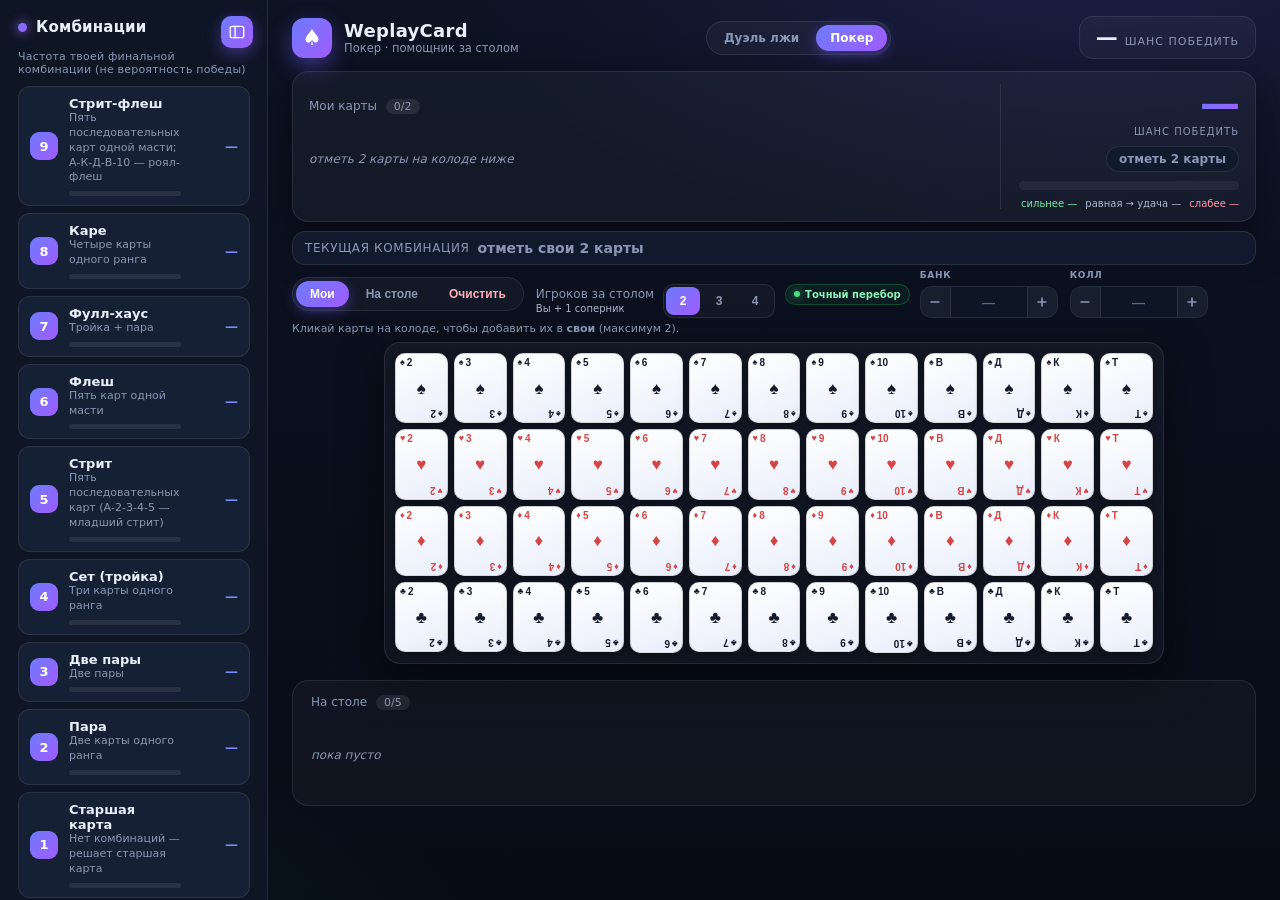
==== poker-standalone.html @ 1c1e4f60 "Добавить страницу покера с тем же функционалом, что у «Дуэли лжи» Новая страница poker.html — помощн" ====
<!DOCTYPE html>
<html lang="ru">
<head>
  <meta charset="UTF-8" />
  <meta name="viewport" content="width=device-width, initial-scale=1.0" />
  <title>WeplayCard — Помощник покера</title>
  <style>
:root {
  --bg-0: #070b16;
  --bg-1: #0c1322;
  --panel: rgba(255, 255, 255, 0.035);
  --panel-solid: #111a2c;
  --border: rgba(255, 255, 255, 0.09);
  --border-strong: rgba(255, 255, 255, 0.16);
  --text: #eaf0fb;
  --muted: #8a97b4;
  --accent: #7c8cff;
  --accent-2: #b06bff;
  --grad: linear-gradient(135deg, #6d7bff 0%, #a05cff 100%);
  --hero: #4f8bff;
  --table: #2dd4a7;
  --raise: #22c55e;
  --call: #4f8bff;
  --warn: #f59e0b;
  --fold: #f43f5e;
  --c-blue: #3b82f6;
  --c-red: #ef4444;
  --c-yellow: #eab308;
  --c-violet: #a855f7;
  --radius: 16px;
  --shadow: 0 14px 44px rgba(0, 0, 0, 0.5);
  font-family: "Inter", -apple-system, BlinkMacSystemFont, "Segoe UI", Roboto, system-ui, sans-serif;
}

* { box-sizing: border-box; }
html, body { margin: 0; height: 100%; }
body {
  background:
    radial-gradient(1100px 600px at 85% -10%, rgba(123, 92, 255, 0.16), transparent 60%),
    radial-gradient(900px 500px at 0% 110%, rgba(45, 212, 167, 0.10), transparent 55%),
    linear-gradient(180deg, var(--bg-1), var(--bg-0));
  color: var(--text);
  font-size: 14px;
  -webkit-font-smoothing: antialiased;
}

/* Баннер ошибок */
.err-banner {
  position: fixed; top: 0; left: 0; right: 0; z-index: 999;
  background: #3b0d16; color: #ffd7df; border-bottom: 1px solid #7f1d2e;
  padding: 10px 16px; font-size: 13px; font-family: ui-monospace, monospace;
}
.err-banner[hidden] { display: none; }

.app { display: flex; height: 100vh; overflow: hidden; }

/* ===== Сайдбар ===== */
.sidebar {
  position: relative; width: 268px; flex: 0 0 268px;
  background: #0e1524;
  border-right: 1px solid var(--border);
  transition: flex-basis .25s cubic-bezier(.4,0,.2,1), width .25s cubic-bezier(.4,0,.2,1);
  overflow: hidden;
}
.sidebar.collapsed { width: 54px; flex-basis: 54px; }
.sidebar-toggle {
  position: absolute; top: 16px; right: 14px; z-index: 3;
  width: 32px; height: 32px; border-radius: 10px; cursor: pointer; border: none;
  background: var(--grad); color: #fff; display: grid; place-items: center;
  box-shadow: 0 5px 16px rgba(123,92,255,0.45); transition: transform .25s, box-shadow .15s;
}
.sidebar-toggle:hover { box-shadow: 0 7px 22px rgba(123,92,255,0.6); }
.sidebar.collapsed .sidebar-toggle { transform: rotate(180deg); }
.sidebar-inner { width: 268px; height: 100%; padding: 18px; overflow-y: auto; }
.sidebar.collapsed .sidebar-inner { opacity: 0; pointer-events: none; }
.sidebar-head { display: flex; align-items: center; gap: 9px; margin-bottom: 14px; }
.sidebar-head h2 { margin: 0; font-size: 15px; letter-spacing: .2px; }
.sb-dot { width: 9px; height: 9px; border-radius: 50%; background: var(--grad); box-shadow: 0 0 12px var(--accent-2); }

.combo-caption { font-size: 11px; color: var(--muted); margin-bottom: 10px; letter-spacing: .2px; }
.combo-list { display: flex; flex-direction: column; gap: 7px; }
.combo-item {
  display: grid; grid-template-columns: auto 1fr auto; gap: 11px; align-items: center;
  background: #162034; border: 1px solid var(--border); border-radius: 12px; padding: 9px 11px;
  transition: border-color .15s, transform .12s;
}
.combo-item:hover { border-color: var(--border-strong); transform: translateX(2px); }
.combo-item.is-current { border-color: rgba(124,140,255,0.55); background: rgba(124,140,255,0.10); box-shadow: 0 0 0 1px rgba(124,140,255,0.25) inset, 0 4px 16px rgba(124,140,255,0.15); transform: translateX(2px); }
.combo-item.is-current .combo-lvl { box-shadow: 0 0 0 3px rgba(124,140,255,0.30); }
.combo-lvl {
  width: 28px; height: 28px; border-radius: 9px; display: grid; place-items: center;
  font-weight: 800; font-size: 13px; color: #fff; background: var(--grad);
}
.combo-meta { min-width: 0; }
.combo-name { font-weight: 700; font-size: 13px; }
.combo-desc { font-size: 11px; color: var(--muted); line-height: 1.35; }
.combo-bar { height: 5px; border-radius: 20px; background: rgba(255,255,255,0.08); margin-top: 6px; overflow: hidden; }
.combo-bar-fill { height: 100%; width: 0%; background: var(--grad); border-radius: 20px; transition: width .25s ease; }
.combo-pct { font-weight: 800; font-size: 13px; color: var(--accent); text-align: right; min-width: 46px; }

.sidebar-note { font-size: 11px; color: var(--muted); line-height: 1.5; margin-top: 14px; }
.sidebar-note.warn { color: #ffb0bd; }
.sidebar-collapsed-label {
  position: absolute; top: 64px; left: 0; right: 0; text-align: center;
  writing-mode: vertical-rl; transform: rotate(180deg); margin: 0 auto;
  font-size: 11px; letter-spacing: 2px; color: var(--muted); text-transform: uppercase; opacity: 0; transition: opacity .2s;
}
.sidebar.collapsed .sidebar-collapsed-label { opacity: 1; }

/* ===== Рабочая зона ===== */
.workspace { flex: 1; min-width: 0; overflow-y: auto; padding: 16px 24px 28px; }
.workspace::-webkit-scrollbar { width: 10px; }
.workspace::-webkit-scrollbar-thumb { background: rgba(255,255,255,0.1); border-radius: 8px; }

.topbar { display: flex; justify-content: space-between; align-items: center; margin-bottom: 12px; gap: 16px; }
.brand { display: flex; align-items: center; gap: 12px; min-width: 0; }
.logo {
  width: 40px; height: 40px; border-radius: 12px; display: grid; place-items: center;
  font-size: 22px; color: #fff; background: var(--grad); box-shadow: 0 8px 22px rgba(123,92,255,0.45); flex: 0 0 auto;
}
.brand-text { display: flex; flex-direction: column; min-width: 0; }
.brand-text b { font-size: 18px; letter-spacing: .3px; }
.brand-text span { font-size: 11.5px; color: var(--muted); }
.top-equity {
  display: flex; align-items: baseline; gap: 7px; padding: 8px 16px; border-radius: 14px;
  background: var(--panel); border: 1px solid var(--border); backdrop-filter: blur(8px); flex: 0 0 auto;
}
.top-equity .te-val { font-size: 22px; font-weight: 800; }
.top-equity .te-cap { font-size: 11px; color: var(--muted); text-transform: uppercase; letter-spacing: 1px; }

/* Мои карты + equity */
.hand-row {
  display: flex; gap: 18px; align-items: stretch;
  background: var(--panel); border: 1px solid var(--border); border-radius: var(--radius);
  padding: 12px 16px; box-shadow: var(--shadow);
}
.hand-left { flex: 1; min-width: 0; display: flex; flex-direction: column; justify-content: center; }
.hand-right { display: flex; flex-direction: column; align-items: flex-end; justify-content: center; gap: 9px; padding-left: 18px; border-left: 1px solid var(--border); }
.row-label { font-size: 12px; color: var(--muted); margin-bottom: 10px; display: block; }
.row-label .count { font-size: 11px; background: rgba(255,255,255,0.08); padding: 1px 8px; border-radius: 20px; margin-left: 5px; }
.hand-cards { display: flex; flex-wrap: wrap; gap: 8px; align-items: center; min-height: 72px; }
.placeholder { color: var(--muted); font-size: 12px; font-style: italic; }

.equity-readout { text-align: right; line-height: 1; }
.equity-readout .er-value { font-size: 40px; font-weight: 900; letter-spacing: -1px;
  background: var(--grad); -webkit-background-clip: text; background-clip: text; -webkit-text-fill-color: transparent; }
.equity-readout .er-cap { display: block; font-size: 10px; color: var(--muted); margin-top: 3px; text-transform: uppercase; letter-spacing: 1px; }

.reco-chip { font-size: 12px; font-weight: 700; padding: 5px 12px; border-radius: 999px;
  background: var(--panel-solid); border: 1px solid var(--border); color: var(--muted); white-space: nowrap; }
.reco-chip.raise { color: #74f0a8; border-color: rgba(34,197,94,0.5); background: rgba(34,197,94,0.08); }
.reco-chip.call  { color: #9ec0ff; border-color: rgba(79,139,255,0.5); background: rgba(79,139,255,0.08); }
.reco-chip.warn  { color: #ffcf8a; border-color: rgba(245,158,11,0.5); background: rgba(245,158,11,0.08); }
.reco-chip.fold  { color: #ff9aa9; border-color: rgba(244,63,94,0.5); background: rgba(244,63,94,0.08); }

.seg { display: flex; width: 220px; height: 9px; border-radius: 20px; overflow: hidden; background: rgba(255,255,255,0.06); }
.seg > div { height: 100%; transition: width .25s ease; }
.seg-win { background: var(--raise); }
.seg-tie { background: #64748b; }
.seg-lose { background: var(--fold); }
.outcome-breakdown { display: flex; justify-content: flex-end; gap: 8px; font-size: 10px; line-height: 1; white-space: nowrap; }
.outcome-breakdown span { font-variant-numeric: tabular-nums; }
.outcome-win { color: #74f0a8; }
.outcome-tie { color: #aeb8cf; }
.outcome-lose { color: #ff9aa9; }

/* Текущая комбинация */
.combo-now {
  display: flex; align-items: center; gap: 8px; flex-wrap: wrap; margin: 9px 0 5px;
  background: var(--panel-solid); border: 1px solid var(--border); border-radius: 13px; padding: 8px 12px;
}
.combo-now .cn-label { font-size: 12px; color: var(--muted); text-transform: uppercase; letter-spacing: .6px; }
.combo-now .cn-value { font-weight: 800; font-size: 14px; }
.combo-now .cn-level { color: var(--muted); font-size: 12px; }
.combo-now .cn-equity { font-size: 13px; font-weight: 700; }
.combo-now .cn-freq { font-size: 12px; font-weight: 500; }
.combo-now .cn-note { font-size: 12px; }
.combo-now .pcard { width: 42px; height: 58px; flex: 0 0 auto; }
.combo-now .pcard .center { font-size: 16px; }

/* Контролы */
.controls { display: flex; gap: 12px; align-items: center; flex-wrap: wrap; margin: 0 0 2px; }
.segmented { display: inline-flex; background: var(--panel); border: 1px solid var(--border); border-radius: 999px; padding: 3px; gap: 3px; }
.seg-btn { border: none; background: transparent; color: var(--muted); padding: 6px 14px; border-radius: 999px; cursor: pointer; font-size: 12px; font-weight: 600; transition: all .18s; }
.seg-btn:hover { color: var(--text); }
.seg-btn.active { background: var(--grad); color: #fff; box-shadow: 0 4px 14px rgba(123,92,255,0.4); }
.seg-btn.ghost { color: #ffb0bd; }
.seg-btn.ghost:hover { color: #ffd0d8; }

.opts { display: flex; align-items: flex-end; gap: 10px; flex-wrap: wrap; }
.opt-group { display: flex; align-items: center; gap: 8px; }
.opt-label { font-size: 12px; color: var(--muted); }
.players-group { gap: 9px; }
.players-labels { display: flex; flex-direction: column; gap: 2px; }
.players-note { color: #aeb8cf; font-size: 10px; line-height: 1.2; white-space: nowrap; }
.exact-status { display: inline-flex; align-items: center; gap: 5px; align-self: center; color: #8df0ba; font-size: 10px; font-weight: 750; white-space: nowrap; padding: 4px 8px; border: 1px solid rgba(34,197,94,0.28); border-radius: 999px; background: rgba(34,197,94,0.07); }
.exact-status-dot { width: 6px; height: 6px; border-radius: 50%; background: #4ade80; box-shadow: 0 0 8px rgba(74,222,128,0.85); }
.exact-status.estimate { color: #ffcf8a; border-color: rgba(245,158,11,.34); background: rgba(245,158,11,.08); }
.exact-status.estimate .exact-status-dot { background: #fbbf24; box-shadow: 0 0 8px rgba(251,191,36,.8); }
.stepper { display: inline-flex; background: var(--panel); border: 1px solid var(--border); border-radius: 10px; padding: 2px; gap: 2px; }
.stepper-btn { border: none; background: transparent; color: var(--muted); min-width: 34px; height: 28px; border-radius: 8px; cursor: pointer; font-size: 12px; font-weight: 700; transition: all .15s; }
.stepper-btn:hover { color: var(--text); background: rgba(255,255,255,0.05); }
.stepper-btn.active { background: var(--grad); color: #fff; }

/* убираем системные стрелки у всех number */
input[type="number"]::-webkit-outer-spin-button,
input[type="number"]::-webkit-inner-spin-button { -webkit-appearance: none; margin: 0; }
input[type="number"] { -moz-appearance: textfield; appearance: textfield; }

.field { font-size: 11px; color: var(--muted); display: flex; flex-direction: column; gap: 5px; }
.field input { width: 92px; background: #0e1626; border: 1px solid var(--border); color: var(--text); border-radius: 10px; padding: 8px 10px; font-size: 13px; transition: border-color .15s, box-shadow .15s; }
.field input::placeholder { color: #5b667e; }
.field input:focus { outline: none; border-color: var(--accent); box-shadow: 0 0 0 3px rgba(124,140,255,0.25); }

/* компактные кастомные степперы для Банка / Колла */
.field--num { gap: 4px; }
.field-label { font-size: 9px; font-weight: 700; letter-spacing: .7px; text-transform: uppercase; color: var(--muted); }
.num-input {
  display: flex; align-items: stretch;
  background: #0e1626;
  border: 1px solid var(--border);
  border-radius: 12px;
  overflow: hidden;
  height: 32px;
  margin-top: 2px;
  transition: border-color .18s, box-shadow .18s, background .18s, transform .12s;
}
.num-input:hover { border-color: var(--border-strong); background: #111d33; }
.num-input:focus-within {
  border-color: var(--accent);
  box-shadow: 0 0 0 3px rgba(124,140,255,0.20), 0 8px 20px rgba(124,140,255,0.18);
  background: #111d33;
}
.num-input input {
  width: 76px; min-width: 0; flex: 1 1 auto;
  background: transparent; border: none; border-radius: 0;
  text-align: center; font-size: 13px; font-weight: 750;
  font-variant-numeric: tabular-nums; letter-spacing: .2px;
  padding: 0 6px; color: var(--text);
  outline: none; box-shadow: none;
}
.num-input input:focus { border-color: transparent; box-shadow: none; }
.num-input input::placeholder { color: #5b667e; font-weight: 600; }
.num-btn {
  width: 30px; flex: 0 0 30px;
  display: grid; place-items: center;
  background: rgba(255,255,255,0.035);
  border: none; color: var(--muted);
  cursor: pointer; user-select: none;
  transition: background .15s, color .15s, transform .10s;
}
.num-btn:hover { background: rgba(255,255,255,0.08); color: var(--text); }
.num-btn:active { background: var(--grad); color: #fff; transform: scale(0.96); }
.num-btn:focus-visible { outline: 2px solid var(--accent); outline-offset: -2px; z-index: 1; }
.num-btn:first-child { border-right: 1px solid var(--border); }
.num-btn:last-child { border-left: 1px solid var(--border); }
.num-group { gap: 12px; }
@media (max-width: 640px) {
  .num-input input { width: 72px; }
  .num-group { gap: 8px; }
}

/* Пот-оддсы в действии: порог, запас и EV решения о колле */
.call-math {
  display: grid; grid-template-columns: minmax(150px, 1.35fr) repeat(3, minmax(110px, 1fr));
  gap: 10px; align-items: stretch; margin: 10px 0 4px; padding: 11px 14px;
  background: linear-gradient(100deg, rgba(79,139,255,.12), rgba(45,212,167,.07));
  border: 1px solid rgba(111,157,255,.28); border-radius: var(--radius);
}
.call-math[hidden] { display: none; }
.call-math-heading { display: flex; flex-direction: column; justify-content: center; gap: 3px; }
.call-math-kicker { font-size: 12px; font-weight: 800; text-transform: uppercase; letter-spacing: .7px; color: #cbd9ff; }
.call-math-caption, .call-math-stat span, .call-math-note { font-size: 10px; color: var(--muted); }
.call-math-stat { display: flex; flex-direction: column; justify-content: center; gap: 4px; padding-left: 12px; border-left: 1px solid rgba(255,255,255,.10); }
.call-math-stat b { font-size: 17px; font-variant-numeric: tabular-nums; }
.call-math-ev b { font-size: 19px; }
.call-math .positive { color: #74f0a8; }
.call-math .negative { color: #ff9aa9; }
.call-math-note { grid-column: 1 / -1; margin: -1px 0 0; line-height: 1.35; }

.hint { font-size: 11px; color: var(--muted); margin: 4px 0 7px; }

/* Колода — гибкая сетка 9 колонок: карты подстраиваются под ширину, скроллбара нет */
.deck {
  display: grid; grid-template-columns: repeat(9, minmax(0, 1fr)); gap: 6px;
  max-width: 650px; margin: 0 auto; padding: 10px;
  background: var(--panel); border: 1px solid var(--border); border-radius: var(--radius); box-shadow: var(--shadow);
}

/* Карта */
.pcard {
  --c: #3b82f6;
  position: relative; width: 100%; aspect-ratio: 3 / 4; border-radius: 10px;
  background: linear-gradient(160deg, #ffffff, #e9eefb);
  border: 1px solid rgba(0,0,0,0.14); color: #0b1220;
  box-shadow: 0 2px 8px rgba(0,0,0,0.4); overflow: hidden;
  display: flex; flex-direction: column; justify-content: center; align-items: center;
}
.pcard .corner { position: absolute; top: 4px; left: 5px; display: flex; align-items: center; gap: 3px; font-size: 12px; font-weight: 800; color: var(--c); }
.pcard .corner .pip { width: 9px; height: 9px; border-radius: 50%; background: var(--c); }
.pcard .center { font-size: 26px; font-weight: 900; color: var(--c); line-height: 1; }
.pcard .corner.br { top: auto; bottom: 4px; left: auto; right: 5px; transform: rotate(180deg); }

/* Ячейка колоды */
.card-cell { cursor: pointer; border: 1px solid rgba(0,0,0,0.14); transition: transform .12s ease, box-shadow .15s ease; }
.card-cell:hover { transform: translateY(-3px); box-shadow: 0 10px 22px rgba(0,0,0,0.5); }
.card-cell:active { transform: translateY(-1px) scale(.97); }
.card-cell.hero { border: 2px solid var(--hero); box-shadow: 0 0 0 3px rgba(79,139,255,0.35), 0 8px 20px rgba(79,139,255,0.3); }
.card-cell.table { border: 2px solid var(--table); box-shadow: 0 0 0 3px rgba(45,212,167,0.35), 0 8px 20px rgba(45,212,167,0.25); }
.card-cell:focus-visible { outline: 2px solid var(--accent); outline-offset: 2px; }

/* Карты в выборках чуть крупнее */
.hand-cards .pcard { width: 56px; height: 78px; }
.hand-cards .pcard .center { font-size: 22px; }

/* Строка стола */
.table-row { margin-top: 16px; background: var(--panel); border: 1px solid var(--border); border-radius: var(--radius); padding: 14px 18px; }
.table-row .row-label { margin-bottom: 10px; }

.muted { color: var(--muted); }

/* Адаптив: на узких экранах сайдбар уезжает в оверлей, контент занимает всю ширину */
@media (max-width: 1024px) {
  .sidebar { position: absolute; z-index: 40; height: 100%; box-shadow: 0 0 60px rgba(0,0,0,0.6); }
  .app { position: relative; }
}
@media (max-width: 640px) {
  .hand-row { flex-direction: column; }
  .hand-right { align-items: flex-start; border-left: none; border-top: 1px solid var(--border); padding-left: 0; padding-top: 12px; }
  .equity-readout { text-align: left; }
  .outcome-breakdown { justify-content: flex-start; flex-wrap: wrap; }
  .call-math { grid-template-columns: 1fr 1fr; gap: 8px; }
  .call-math-heading { grid-column: 1 / -1; }
  .call-math-stat { padding: 8px 0 0; border-left: none; border-top: 1px solid rgba(255,255,255,.10); }
  .workspace { padding: 16px 14px 32px; }
  .deck { gap: 6px; max-width: 100%; }
  .hand-cards .pcard { width: 48px; height: 66px; }
  .hand-cards .pcard .center { font-size: 18px; }
}

/* ===== Навигация между страницами (Дуэль лжи ↔ Покер) ===== */
.nav-tabs {
  display: inline-flex; background: var(--panel); border: 1px solid var(--border);
  border-radius: 999px; padding: 3px; gap: 3px; flex: 0 0 auto;
}
.nav-tab {
  border: none; background: transparent; color: var(--muted);
  padding: 6px 14px; border-radius: 999px; cursor: pointer;
  font-size: 12px; font-weight: 700; text-decoration: none; transition: all .18s;
}
.nav-tab:hover { color: var(--text); background: rgba(255,255,255,0.05); }
.nav-tab.active { background: var(--grad); color: #fff; box-shadow: 0 4px 14px rgba(123,92,255,0.4); }
@media (max-width: 640px) {
  .nav-tab { padding: 5px 10px; font-size: 11px; }
}

/* ===== Покер: колода 52 карты (13 рангов × 4 масти) ===== */
.deck--poker { grid-template-columns: repeat(13, minmax(0, 1fr)); max-width: 780px; }
.deck--poker .pcard .corner { font-size: 10px; gap: 2px; top: 3px; left: 4px; }
.deck--poker .pcard .corner.br { top: auto; bottom: 3px; right: 4px; }
.deck--poker .pcard .center { font-size: 17px; }
@media (max-width: 640px) {
  .deck--poker { gap: 4px; }
  .deck--poker .pcard .corner { font-size: 8px; }
  .deck--poker .pcard .center { font-size: 13px; }
}

/* Масти: черные ♠♣ и красные ♥♦ */
.pcard.is-red { --c: #d64545; }
.pcard.is-black { --c: #131a2b; }
.pcard .corner .pip.poker-suit {
  width: auto; height: auto; border-radius: 0; background: transparent; font-size: 11px; line-height: 1;
}
.deck--poker .pcard .corner .pip.poker-suit { font-size: 9px; }
.hand-cards .pcard .center { color: var(--c); }

</style>
</head>
<body>
  <!-- Ловитель ошибок: если JS упадёт — покажем баннер, а не пустоту -->
  <div id="errBanner" class="err-banner" hidden></div>

  <div class="app">
    <!-- Сворачиваемый сайдбар: комбинации -->
    <aside class="sidebar" id="rules">
      <button class="sidebar-toggle" id="rulesToggle" aria-label="Свернуть/развернуть">
        <svg viewBox="0 0 24 24" width="18" height="18"><rect x="3" y="4.5" width="18" height="15" rx="2.5" fill="none" stroke="currentColor" stroke-width="1.8"/><line x1="9.5" y1="4.5" x2="9.5" y2="19.5" stroke="currentColor" stroke-width="1.8" stroke-linecap="round"/></svg>
      </button>
      <div class="sidebar-inner">
        <div class="sidebar-head">
          <span class="sb-dot"></span>
          <h2>Комбинации</h2>
        </div>
        <div class="combo-caption">Частота твоей финальной комбинации (не вероятность победы)</div>
        <div class="combo-list" id="rulesBody"></div>
        <div class="sidebar-note">
          Колода: 52 карты — 4 масти (♠ ♥ ♦ ♣) × 13 рангов (2…A). 2 в руки + 5 общих (3, затем 1, затем 1). Лучшая 5-ка из 7.
        </div>
        <div class="sidebar-note warn">
          ⚠️ Честная математика: блеф и чтение оппонента не учитываются.
        </div>
      </div>
      <div class="sidebar-collapsed-label">Комбинации</div>
    </aside>

    <!-- Рабочая зона -->
    <main class="workspace">
      <header class="topbar">
        <div class="brand">
          <div class="logo">♠</div>
          <div class="brand-text">
            <b>WeplayCard</b>
            <span>Покер · помощник за столом</span>
          </div>
        </div>
        <nav class="nav-tabs" aria-label="Выбор игры">
          <a class="nav-tab" href="weplaycard-standalone.html">Дуэль лжи</a>
          <a class="nav-tab active" href="poker-standalone.html" aria-current="page">Покер</a>
        </nav>
        <div class="top-equity" id="topEquity" title="Шанс стать единственным победителем; при равной комбинации исход решает удача">
          <span class="te-val" id="topVal">—</span>
          <span class="te-cap">шанс победить</span>
        </div>
      </header>

      <!-- Мои карты + живой % -->
      <section class="hand-row">
        <div class="hand-left">
          <div class="row-label">Мои карты <span class="count" id="heroCount">0/2</span></div>
          <div class="hand-cards" id="heroCards">
            <span class="placeholder">отметь 2 карты на колоде ниже</span>
          </div>
        </div>
        <div class="hand-right">
          <div class="equity-readout" title="Шанс стать единственным победителем; при равной комбинации исход решает удача">
            <span class="er-value" id="ebValue">—</span>
            <span class="er-cap">шанс победить</span>
          </div>
          <div class="reco-chip" id="recoChip">отметь 2 карты</div>
          <div class="seg" id="segBar" hidden>
            <div class="seg-win" id="segWin"></div>
            <div class="seg-tie" id="segTie"></div>
            <div class="seg-lose" id="segLose"></div>
          </div>
          <div class="outcome-breakdown" id="outcomeBreakdown" hidden aria-live="polite">
            <span class="outcome-win" id="outWin">сильнее —</span>
            <span class="outcome-tie" id="outTie">равная → удача —</span>
            <span class="outcome-lose" id="outLose">слабее —</span>
          </div>
        </div>
      </section>

      <!-- Текущая комбинация -->
      <div class="combo-now" id="comboNow">
        <span class="cn-label">Текущая комбинация</span>
        <span class="cn-value muted">отметь свои карты и минимум 3 общих</span>
      </div>

      <!-- Контролы -->
      <div class="controls">
        <div class="segmented" role="group">
          <button class="seg-btn active" data-mode="hero" id="modeHero">Мои</button>
          <button class="seg-btn" data-mode="table" id="modeTable">На столе</button>
          <button class="seg-btn ghost" id="clearBtn">Очистить</button>
        </div>
        <div class="opts">
          <div class="opt-group players-group">
            <div class="players-labels">
              <span class="opt-label">Игроков за столом</span>
              <span class="players-note" id="playerNote">Вы + 1 соперник</span>
            </div>
            <div class="stepper" role="group" aria-label="Всего игроков за столом">
              <button class="stepper-btn active" data-players="2" title="2 игрока: вы и 1 соперник" aria-label="2 игрока: вы и 1 соперник">2</button>
              <button class="stepper-btn" data-players="3" title="3 игрока: вы и 2 соперника" aria-label="3 игрока: вы и 2 соперника">3</button>
              <button class="stepper-btn" data-players="4" title="4 игрока: вы и 3 соперника" aria-label="4 игрока: вы и 3 соперника">4</button>
            </div>
          </div>
          <div class="exact-status" id="calcStatus" title="Все доступные расклады перебираются точно; случайные итерации не используются">
            <span class="exact-status-dot"></span><span id="calcStatusText">Точный перебор</span>
          </div>
          <div class="opt-group num-group">
            <label class="field field--num" for="potInput">
              <span class="field-label">Банк</span>
              <div class="num-input" data-input="potInput">
                <button class="num-btn" type="button" data-dir="-1" aria-label="меньше">
                  <svg viewBox="0 0 16 16" width="14" height="14" aria-hidden="true"><path d="M3.5 8h9" stroke="currentColor" stroke-width="1.9" stroke-linecap="round"/></svg>
                </button>
                <input type="number" id="potInput" min="0" max="100000" step="10" placeholder="—" inputmode="numeric" autocomplete="off" />
                <button class="num-btn" type="button" data-dir="1" aria-label="больше">
                  <svg viewBox="0 0 16 16" width="14" height="14" aria-hidden="true"><path d="M8 3.5v9M3.5 8h9" stroke="currentColor" stroke-width="1.9" stroke-linecap="round"/></svg>
                </button>
              </div>
            </label>
            <label class="field field--num" for="betInput">
              <span class="field-label">Колл</span>
              <div class="num-input" data-input="betInput">
                <button class="num-btn" type="button" data-dir="-1" aria-label="меньше">
                  <svg viewBox="0 0 16 16" width="14" height="14" aria-hidden="true"><path d="M3.5 8h9" stroke="currentColor" stroke-width="1.9" stroke-linecap="round"/></svg>
                </button>
                <input type="number" id="betInput" min="0" max="100000" step="5" placeholder="—" inputmode="numeric" autocomplete="off" />
                <button class="num-btn" type="button" data-dir="1" aria-label="больше">
                  <svg viewBox="0 0 16 16" width="14" height="14" aria-hidden="true"><path d="M8 3.5v9M3.5 8h9" stroke="currentColor" stroke-width="1.9" stroke-linecap="round"/></svg>
                </button>
              </div>
            </label>
          </div>
        </div>
      </div>

      <!-- Решение по ставке: превращает процент в понятный порог и EV -->
      <section class="call-math" id="callMath" hidden aria-live="polite">
        <div class="call-math-heading">
          <span class="call-math-kicker">Решение по коллу</span>
          <span class="call-math-caption">Банк указан до колла</span>
        </div>
        <div class="call-math-stat">
          <span>Нужно для колла</span>
          <b id="callNeed">—</b>
        </div>
        <div class="call-math-stat">
          <span>Запас к порогу</span>
          <b id="callEdge">—</b>
        </div>
        <div class="call-math-stat call-math-ev">
          <span>Ожидаемый результат колла</span>
          <b id="callEv">—</b>
        </div>
        <p class="call-math-note" id="callMathNote"></p>
      </section>

      <p class="hint" id="modeHint">Кликай карты на колоде, чтобы добавить их в <b>свои</b> (максимум 2).</p>

      <!-- Колода 52 карты: 13 рангов × 4 масти -->
      <div class="deck deck--poker" id="cardGrid"></div>

      <!-- Стол -->
      <section class="table-row">
        <div class="row-label">На столе <span class="count" id="tableCount">0/5</span></div>
        <div class="hand-cards" id="tableCards">
          <span class="placeholder">пока пусто</span>
        </div>
      </section>
    </main>
  </div>

  <script>
/*
 * poker-engine.js — ядро покера (Техасский Холдем, колода 52 карты).
 *
 * Это чистая логика без DOM, работает и в браузере, и в Node.js.
 * В браузере доступно как window.PokerEngine, в Node — через require('./poker-engine.js').
 *
 * Колода: 4 масти (Пики, Червы, Бубны, Крести) × 13 рангов (2..A) = 52 карты.
 * Раздача как в Холдеме: 2 карты в руки + 5 общих (3, потом 1, потом 1).
 * Комбинации ранжируются стандартно для покера (уровень 1 — слабейшая, 9 — сильнейшая):
 *  1 Старшая карта · 2 Пара · 3 Две пары · 4 Сет · 5 Стрит ·
 *  6 Флеш · 7 Фулл-хаус · 8 Каре · 9 Стрит-флеш (роял-флеш — его вершина).
 *
 * Математика та же, что в engine.js (версия «Дуэли лжи»): когда полный перебор
 * умещается в возможности браузера — считаем все допустимые расклады точно,
 * иначе честно помеченную статистическую оценку с 95% доверительным интервалом.
 */
(function (root, factory) {
  if (typeof module === 'object' && module.exports) module.exports = factory();
  else root.PokerEngine = factory();
})(typeof self !== 'undefined' ? self : this, function () {
  'use strict';

  // --- Справочники -----------------------------------------------------------
  const SUITS = [
    { id: 0, name: 'Пики',     glyph: '♠', color: 'black' },
    { id: 1, name: 'Червы',    glyph: '♥', color: 'red' },
    { id: 2, name: 'Бубны',    glyph: '♦', color: 'red' },
    { id: 3, name: 'Крести',   glyph: '♣', color: 'black' },
  ];

  // Ранг 2..14 (14 = туз). Названия для интерфейса.
  const RANK_NAMES = {
    2: '2', 3: '3', 4: '4', 5: '5', 6: '6', 7: '7', 8: '8', 9: '9', 10: '10',
    11: 'В', 12: 'Д', 13: 'К', 14: 'Т',
  };
  const RANK_FULL = {
    2: 'двойка', 3: 'тройка', 4: 'четвёрка', 5: 'пятёрка', 6: 'шестёрка',
    7: 'семёрка', 8: 'восьмёрка', 9: 'девятка', 10: 'десятка',
    11: 'валет', 12: 'дама', 13: 'король', 14: 'туз',
  };

  // Уровень = сила комбинации (чем выше, тем сильнее), стандартный покерный порядок.
  const LEVEL_NAMES = {
    1: 'Старшая карта',
    2: 'Пара',
    3: 'Две пары',
    4: 'Сет (тройка)',
    5: 'Стрит',
    6: 'Флеш',
    7: 'Фулл-хаус',
    8: 'Каре',
    9: 'Стрит-флеш',
  };

  const LEVEL_DESC = {
    1: 'Нет комбинаций — решает старшая карта',
    2: 'Две карты одного ранга',
    3: 'Две пары',
    4: 'Три карты одного ранга',
    5: 'Пять последовательных карт (А-2-3-4-5 — младший стрит)',
    6: 'Пять карт одной масти',
    7: 'Тройка + пара',
    8: 'Четыре карты одного ранга',
    9: 'Пять последовательных карт одной масти; А-К-Д-В-10 — роял-флеш',
  };

  // --- Базовые утилиты -------------------------------------------------------
  function buildDeck() {
    const d = [];
    for (let s = 0; s < 4; s++) for (let r = 2; r <= 14; r++) d.push({ s, r });
    return d;
  }

  // Уникальный ключ карты (масть*100 + ранг), чтобы быстро сравнивать/исключать.
  function cardKey(card) { return card.s * 100 + card.r; }

  function cardLabel(card) {
    return (SUITS[card.s] ? SUITS[card.s].glyph : '?') + (RANK_NAMES[card.r] || card.r);
  }

  function shuffle(arr, rng) {
    rng = rng || Math.random;
    for (let i = arr.length - 1; i > 0; i--) {
      const j = Math.floor(rng() * (i + 1));
      const t = arr[i]; arr[i] = arr[j]; arr[j] = t;
    }
    return arr;
  }

  // Все сочетания по k элементов из массива индексов.
  function combinations(arr, k) {
    const res = [];
    (function rec(start, combo) {
      if (combo.length === k) { res.push(combo.slice()); return; }
      for (let i = start; i < arr.length; i++) {
        combo.push(arr[i]); rec(i + 1, combo); combo.pop();
      }
    })(0, []);
    return res;
  }

  // Лексикографическое сравнение массивов-счёта (для определения победителя).
  function compareScore(a, b) {
    const n = Math.max(a.length, b.length);
    for (let i = 0; i < n; i++) {
      const x = a[i] || 0, y = b[i] || 0;
      if (x !== y) return x > y ? 1 : -1;
    }
    return 0;
  }

  // Старший стрит по битовой маске рангов. Возвращает старшую карту стрита
  // или 0. А-2-3-4-5 («колесо») считается младшим стритом со старшей пятёркой.
  function straightHigh(mask) {
    for (let high = 14; high >= 6; high--) {
      let ok = true;
      for (let r = high - 4; r <= high; r++) {
        if ((mask & (1 << r)) === 0) { ok = false; break; }
      }
      if (ok) return high;
    }
    // Колесо: биты 2,3,4,5 + туз (14) как младший.
    if ((mask & (1 << 14)) && (mask & 0b111100) === 0b111100) return 5;
    return 0;
  }

  // --- Оценка ровно 5 карт ---------------------------------------------------
  // Возвращает { level, name, score:[level, ...тайбрейк], cards }.
  function evaluate5(cards) {
    const rankCounts = {};
    const suitCounts = {};
    cards.forEach(x => {
      rankCounts[x.r] = (rankCounts[x.r] || 0) + 1;
      suitCounts[x.s] = (suitCounts[x.s] || 0) + 1;
    });

    const isFlush = Object.keys(suitCounts).some(s => suitCounts[s] === 5);
    let mask = 0;
    Object.keys(rankCounts).forEach(r => { mask |= (1 << Number(r)); });
    const straight = straightHigh(mask);

    // Группируем по рангам: сначала по количеству, потом по старшинству.
    const groups = Object.keys(rankCounts)
      .map(r => ({ r: +r, n: rankCounts[r] }))
      .sort((a, b) => (b.n - a.n) || (b.r - a.r));

    let quad = null, trip = null, pairs = [];
    groups.forEach(g => {
      if (g.n === 4) quad = g.r;
      else if (g.n === 3) trip = g.r;
      else if (g.n === 2) pairs.push(g.r);
    });
    pairs.sort((a, b) => b - a);
    const singles = groups.filter(g => g.n === 1).map(g => g.r).sort((a, b) => b - a);
    const desc = cards.map(x => x.r).sort((a, b) => b - a);

    let level, score;

    if (isFlush && straight) {
      level = 9;                                  // Стрит-флеш (роял при старшей A)
      score = [9, straight];
    } else if (quad !== null) {
      level = 8;                                  // Каре
      score = [8, quad, singles[0]];
    } else if (trip !== null && pairs.length >= 1) {
      level = 7;                                  // Фулл-хаус
      score = [7, trip, pairs[0]];
    } else if (isFlush) {
      level = 6;                                  // Флеш
      score = [6, ...desc];
    } else if (straight) {
      level = 5;                                  // Стрит
      score = [5, straight];
    } else if (trip !== null) {
      level = 4;                                  // Сет
      score = [4, trip, ...singles];
    } else if (pairs.length === 2) {
      level = 3;                                  // Две пары
      score = [3, pairs[0], pairs[1], singles[0]];
    } else if (pairs.length === 1) {
      level = 2;                                  // Пара
      score = [2, pairs[0], ...singles];
    } else {
      level = 1;                                  // Старшая карта
      score = [1, ...desc];
    }

    return { level, name: LEVEL_NAMES[level], score, cards: cards.slice() };
  }

  // --- Быстрый счёт для 5..7 карт ------------------------------------------
  // В точном расчёте важен только массив score, а не сами пять карт. Полный
  // перебор 21 пятёрки в bestHand() удобен для интерфейса, но слишком дорог
  // для точного расчёта всех раскладов. Эта функция получает тот же score
  // за один проход.
  function scoreHand(cards) {
    if (!cards || cards.length < 5) return bestHandAny(cards || []).score;

    const rankCounts = new Array(15).fill(0);       // индексы 2..14
    const suitMasks = [0, 0, 0, 0];
    const suitCounts = [0, 0, 0, 0];
    for (const card of cards) {
      rankCounts[card.r]++;
      suitCounts[card.s]++;
      suitMasks[card.s] |= (1 << card.r);
    }

    // Стрит-флеш: высший стрит в каждой масти (там, где 5+ карт одной масти).
    let straightFlushHigh = 0;
    for (let s = 0; s < 4; s++) {
      if (suitCounts[s] >= 5) straightFlushHigh = Math.max(straightFlushHigh, straightHigh(suitMasks[s]));
    }
    if (straightFlushHigh) return [9, straightFlushHigh];

    let quad = 0;
    for (let r = 14; r >= 2; r--) if (rankCounts[r] === 4) { quad = r; break; }
    if (quad) {
      for (let r = 14; r >= 2; r--) if (r !== quad && rankCounts[r]) return [8, quad, r];
    }

    // Фулл-хаус: высшая тройка + лучшая пара (вторая тройка тоже годится).
    let trip = 0, pairForFull = 0;
    for (let r = 14; r >= 2; r--) if (rankCounts[r] >= 3) { trip = r; break; }
    if (trip) {
      for (let r = 14; r >= 2; r--) {
        if (r !== trip && rankCounts[r] >= 2) { pairForFull = r; break; }
      }
    }
    if (trip && pairForFull) return [7, trip, pairForFull];

    // Флеш: пять старших карт масти (порядок: флеш младше фулл-хауса — стандарт).
    for (let s = 0; s < 4; s++) {
      if (suitCounts[s] >= 5) {
        const values = [];
        for (let r = 14; r >= 2 && values.length < 5; r--) if (suitMasks[s] & (1 << r)) values.push(r);
        return [6].concat(values);
      }
    }

    const straight = straightHigh(suitMasks[0] | suitMasks[1] | suitMasks[2] | suitMasks[3]);
    if (straight) return [5, straight];

    if (trip) {
      const kickers = [];
      for (let r = 14; r >= 2 && kickers.length < 2; r--) if (r !== trip && rankCounts[r]) kickers.push(r);
      return [4, trip].concat(kickers);
    }

    const pairs = [];
    for (let r = 14; r >= 2; r--) if (rankCounts[r] >= 2) pairs.push(r);
    if (pairs.length >= 2) {
      for (let r = 14; r >= 2; r--) if (r !== pairs[0] && r !== pairs[1] && rankCounts[r]) return [3, pairs[0], pairs[1], r];
    }
    if (pairs.length === 1) {
      const kickers = [];
      for (let r = 14; r >= 2 && kickers.length < 3; r--) if (r !== pairs[0] && rankCounts[r]) kickers.push(r);
      return [2, pairs[0]].concat(kickers);
    }

    const highs = [];
    for (let r = 14; r >= 2 && highs.length < 5; r--) if (rankCounts[r]) highs.push(r);
    return [1].concat(highs);
  }

  // --- Оценка для <5 карт (префлоп / неполный борд) ------------------------
  // Нужна чтобы показать пару/сет/старшую сразу после выбора 1-2 карманных.
  // Для <5 стрит/флеш невозможны, остаются только сет/пары/старшая.
  function evaluatePartial(cards) {
    const n = cards ? cards.length : 0;
    if (!n) return { level: 0, name: '—', score: [0], cards: [], desc: '' };
    if (n === 1) {
      return { level: 1, name: LEVEL_NAMES[1], score: [1, cards[0].r], cards: cards.slice(), desc: LEVEL_DESC[1] };
    }
    const rankCounts = {};
    cards.forEach(c => { rankCounts[c.r] = (rankCounts[c.r] || 0) + 1; });
    const groups = Object.keys(rankCounts).map(r => ({ r: +r, n: rankCounts[r] }))
      .sort((a, b) => (b.n - a.n) || (b.r - a.r));
    let quad = null, trip = null, pairs = [];
    groups.forEach(g => {
      if (g.n === 4) quad = g.r;
      else if (g.n === 3) trip = g.r;
      else if (g.n === 2) pairs.push(g.r);
    });
    pairs.sort((a, b) => b - a);
    const singles = groups.filter(g => g.n === 1).map(g => g.r).sort((a, b) => b - a);
    const descVals = cards.map(c => c.r).sort((a, b) => b - a);
    const sortedCards = cards.slice().sort((a, b) => b.r - a.r);
    let level, score, bestCards;
    if (quad !== null) {
      level = 8;
      score = [8, quad].concat(singles);
      bestCards = cards.filter(c => c.r === quad).concat(sortedCards.filter(c => c.r !== quad));
    } else if (trip !== null) {
      level = 4;
      score = [4, trip].concat(singles);
      bestCards = cards.filter(c => c.r === trip).concat(sortedCards.filter(c => c.r !== trip));
    } else if (pairs.length >= 2) {
      level = 3;
      score = [3, pairs[0], pairs[1]].concat(singles);
      bestCards = [];
      pairs.forEach(pv => cards.filter(c => c.r === pv).forEach(c => bestCards.push(c)));
      sortedCards.filter(c => pairs.indexOf(c.r) === -1).forEach(c => bestCards.push(c));
    } else if (pairs.length === 1) {
      level = 2;
      score = [2, pairs[0]].concat(singles);
      bestCards = cards.filter(c => c.r === pairs[0]).concat(sortedCards.filter(c => c.r !== pairs[0]));
    } else {
      level = 1;
      score = [1].concat(descVals);
      bestCards = sortedCards;
    }
    return { level, name: LEVEL_NAMES[level], score, cards: bestCards, desc: LEVEL_DESC[level] };
  }

  // Универсальная лучшая рука для любого количества карт (1..7).
  function bestHandAny(cards) {
    if (!cards || !cards.length) return { level: 0, name: '—', score: [0], cards: [], desc: '' };
    if (cards.length >= 5) return bestHand(cards);
    return evaluatePartial(cards);
  }

  // --- Лучшая 5-ка из 5..7 карт ---------------------------------------------
  function bestHand(cards) {
    if (!cards || cards.length < 5) {
      return { level: 0, name: '—', score: [0], cards: cards ? cards.slice() : [],
               note: 'недостаточно карт для комбинации (нужно минимум 5)' };
    }
    const idx = cards.map((_, i) => i);
    let best = null;
    for (const combo of combinations(idx, 5)) {
      const five = combo.map(i => cards[i]);
      const e = evaluate5(five);
      if (!best || compareScore(e.score, best.score) > 0) best = e;
    }
    return best;
  }

  // --- Точный расчёт всех допустимых раскладов ------------------------------
  // Для каждой возможной будущей доски считаем все совместимые пары
  // соперников, агрегируя по типу пары. Так же, как в engine.js.
  const EXACT_MAX_SCORE_EVALS = 2500000;
  const EXACT_MAX_MATCH_WORK = 80000000;

  function choose(n, k) {
    if (k < 0 || k > n) return 0;
    k = Math.min(k, n - k);
    let result = 1;
    for (let i = 1; i <= k; i++) result = result * (n - k + i) / i;
    return result;
  }

  // Оценка объёма полного перебора. totalDeals — реальное число раздач;
  // workUnits — число агрегированных операций после оптимизации пар рук.
  function estimateExact(opts) {
    opts = opts || {};
    const community = opts.community || [];
    const opponents = Number.isInteger(opts.numOpponents) ? opts.numOpponents : 1;
    const knownCommunity = community.length;
    if (knownCommunity < 0 || knownCommunity > 5 || opponents < 1 || opponents > 3) {
      return { supported: false, totalDeals: 0, scoreEvals: 0, matchWork: 0 };
    }
    const unknownBeforeBoard = 50 - knownCommunity; // 52 - 2 карты героя - общие
    const boardToDraw = 5 - knownCommunity;
    const boardWays = choose(unknownBeforeBoard, boardToDraw);
    let cardsAfterBoard = unknownBeforeBoard - boardToDraw; // всегда 45
    let handsWays = 1;
    for (let i = 0; i < opponents; i++) {
      handsWays *= choose(cardsAfterBoard, 2);
      cardsAfterBoard -= 2;
    }
    const pairsPerBoard = choose(45, 2);
    // Для 2 соперников второй счёт рук агрегируется по первой паре; для 3
    // нужно рассмотреть совместимые первые две пары и агрегировать третью.
    const matchWorkPerBoard = opponents === 3 ? pairsPerBoard * choose(43, 2) : pairsPerBoard;
    const scoreEvals = boardWays * pairsPerBoard;
    const matchWork = boardWays * matchWorkPerBoard;
    return {
      supported: scoreEvals <= EXACT_MAX_SCORE_EVALS && matchWork <= EXACT_MAX_MATCH_WORK,
      totalDeals: boardWays * handsWays,
      boardWays,
      scoreEvals,
      matchWork,
      knownCommunity,
      opponents,
    };
  }

  function exactLimitError(estimate) {
    const err = new Error('Точный перебор слишком велик для мгновенного расчёта');
    err.code = 'EXACT_TOO_LARGE';
    err.estimate = estimate;
    return err;
  }

  function forEachCombination(items, count, callback) {
    if (count === 0) { callback([]); return; }
    const selected = new Array(count);
    (function visit(start, depth) {
      if (depth === count) { callback(selected.slice()); return; }
      for (let i = start; i <= items.length - (count - depth); i++) {
        selected[depth] = i;
        visit(i + 1, depth + 1);
      }
    })(0, 0);
  }

  // Считает результаты для одной полностью открытой доски. В remaining всегда
  // 45 карт; тип пары: 0 — слабее героя, 1 — равна герою, 2 — сильнее героя.
  function countFinalBoard(heroScore, remaining, opponents, board) {
    const n = remaining.length;
    const pairTypes = Array.from({ length: n }, () => new Int8Array(n));
    const degrees = [new Int16Array(n), new Int16Array(n), new Int16Array(n)];
    const typeTotals = [0, 0, 0];
    const pairs = [];

    for (let a = 0; a < n; a++) {
      for (let b = a + 1; b < n; b++) {
        const cmp = compareScore(heroScore, scoreHand([remaining[a], remaining[b]].concat(board)));
        const type = cmp > 0 ? 0 : (cmp === 0 ? 1 : 2);
        pairTypes[a][b] = pairTypes[b][a] = type;
        degrees[type][a]++; degrees[type][b]++; typeTotals[type]++;
        pairs.push([a, b, type]);
      }
    }

    let win = 0, tie = 0, lose = 0, winChanceTotal = 0;
    if (opponents === 1) {
      win = typeTotals[0];
      tie = typeTotals[1];
      lose = typeTotals[2];
      winChanceTotal = win + tie / 2;
    } else if (opponents === 2) {
      for (const first of pairs) {
        const a = first[0], b = first[1], type = first[2];
        const available0 = typeTotals[0] - degrees[0][a] - degrees[0][b] + (type === 0 ? 1 : 0);
        const available1 = typeTotals[1] - degrees[1][a] - degrees[1][b] + (type === 1 ? 1 : 0);
        const available2 = typeTotals[2] - degrees[2][a] - degrees[2][b] + (type === 2 ? 1 : 0);
        if (type === 2) {
          lose += available0 + available1 + available2;
        } else if (type === 0) {
          win += available0;
          tie += available1;
          lose += available2;
          winChanceTotal += available0 + available1 / 2;
        } else {
          tie += available0 + available1;
          lose += available2;
          // Вторая равная пара означает 3 равных монстра: шанс героя 1/3.
          winChanceTotal += available0 / 2 + available1 / 3;
        }
      }
    } else {
      // Три соперника: фиксируем две непересекающиеся пары, а третью считаем
      // по степеням графа.
      for (const first of pairs) {
        const a = first[0], b = first[1], type1 = first[2];
        for (const second of pairs) {
          const c = second[0], d = second[1], type2 = second[2];
          if (a === c || a === d || b === c || b === d) continue;

          const internal0 = (type1 === 0 ? 1 : 0) + (type2 === 0 ? 1 : 0) +
            (pairTypes[a][c] === 0 ? 1 : 0) + (pairTypes[a][d] === 0 ? 1 : 0) +
            (pairTypes[b][c] === 0 ? 1 : 0) + (pairTypes[b][d] === 0 ? 1 : 0);
          const internal1 = (type1 === 1 ? 1 : 0) + (type2 === 1 ? 1 : 0) +
            (pairTypes[a][c] === 1 ? 1 : 0) + (pairTypes[a][d] === 1 ? 1 : 0) +
            (pairTypes[b][c] === 1 ? 1 : 0) + (pairTypes[b][d] === 1 ? 1 : 0);
          const internal2 = 6 - internal0 - internal1;
          const available0 = typeTotals[0] - degrees[0][a] - degrees[0][b] - degrees[0][c] - degrees[0][d] + internal0;
          const available1 = typeTotals[1] - degrees[1][a] - degrees[1][b] - degrees[1][c] - degrees[1][d] + internal1;
          const available2 = typeTotals[2] - degrees[2][a] - degrees[2][b] - degrees[2][c] - degrees[2][d] + internal2;

          if (type1 === 2 || type2 === 2) {
            lose += available0 + available1 + available2;
            continue;
          }
          const baseTies = (type1 === 1 ? 1 : 0) + (type2 === 1 ? 1 : 0);
          if (baseTies === 0) {
            win += available0;
            tie += available1;
            lose += available2;
            winChanceTotal += available0 + available1 / 2;
          } else if (baseTies === 1) {
            tie += available0 + available1;
            lose += available2;
            winChanceTotal += available0 / 2 + available1 / 3;
          } else {
            tie += available0 + available1;
            lose += available2;
            winChanceTotal += available0 / 3 + available1 / 4;
          }
        }
      }
    }
    return { win, tie, lose, winChanceTotal };
  }

  // Перебирает все будущие общие карты и все совместимые руки 1–3 соперников.
  function simulateExact(opts) {
    opts = opts || {};
    const heroHole = opts.heroHole || [];
    const community = opts.community || [];
    const opponents = Number.isInteger(opts.numOpponents) ? opts.numOpponents : 1;
    if (!heroHole || heroHole.length !== 2) throw new Error('У героя должно быть ровно 2 карты');
    if (!community || community.length > 5) throw new Error('На столе должно быть от 0 до 5 карт');
    if (opponents < 1 || opponents > 3) throw new Error('Точный расчёт доступен для 1–3 соперников');

    const usedCards = heroHole.concat(community);
    const used = new Set(usedCards.map(cardKey));
    if (used.size !== usedCards.length) throw new Error('Одна и та же известная карта указана дважды');
    const estimate = estimateExact({ community, numOpponents: opponents });
    if (!estimate.supported) throw exactLimitError(estimate);

    const unknown = buildDeck().filter(c => !used.has(cardKey(c)));
    const boardToDraw = 5 - community.length;
    let win = 0, tie = 0, lose = 0, winChanceTotal = 0, total = 0;
    const levelHist = {};
    const levelWins = {};
    const selected = new Uint8Array(unknown.length);

    forEachCombination(unknown, boardToDraw, function (drawnIndexes) {
      const fullBoard = community.slice();
      for (const index of drawnIndexes) { selected[index] = 1; fullBoard.push(unknown[index]); }
      const remaining = [];
      for (let i = 0; i < unknown.length; i++) if (!selected[i]) remaining.push(unknown[i]);
      const heroScore = scoreHand(heroHole.concat(fullBoard));
      const counted = countFinalBoard(heroScore, remaining, opponents, fullBoard);
      const boardTotal = counted.win + counted.tie + counted.lose;
      win += counted.win;
      tie += counted.tie;
      lose += counted.lose;
      winChanceTotal += counted.winChanceTotal;
      total += boardTotal;
      const level = heroScore[0];
      levelHist[level] = (levelHist[level] || 0) + boardTotal;
      levelWins[level] = (levelWins[level] || 0) + counted.win;
      for (const index of drawnIndexes) selected[index] = 0;
    });

    // Проверка инварианта: агрегирование обязано покрыть ровно всё пространство
    // раздач, без пропусков и повторных карт.
    if (total !== estimate.totalDeals) {
      throw new Error('Внутренняя ошибка точного перебора: число раскладов не совпало');
    }

    const winChance = winChanceTotal / total;
    return {
      outcomes: total,
      exact: true,
      estimate,
      win, tie, lose,
      winPct: win / total,
      tiePct: tie / total,
      losePct: lose / total,
      winChance,
      equity: winChance, // совместимость со старым API
      levelHist,
      levelWins,
    };
  }

  // --- Математика колла ------------------------------------------------------
  // Банк указан ДО колла, betToCall — цена решения. winChance уже учитывает
  // случайную дуэль при равной комбинации, поэтому это честная вероятность
  // забрать банк единолично. EV показывает результат нового решения, без
  // ранее вложенных фишек: выигрыш = банк, проигрыш = цена колла.
  function analyzeCall(winChance, betToCall, pot) {
    if (typeof winChance !== 'number' || !isFinite(winChance) || winChance < 0 || winChance > 1 ||
        typeof betToCall !== 'number' || !isFinite(betToCall) || betToCall <= 0 ||
        typeof pot !== 'number' || !isFinite(pot) || pot < 0) return null;
    const requiredEquity = betToCall / (pot + betToCall);
    const expectedValue = winChance * (pot + betToCall) - betToCall;
    return {
      requiredEquity,
      expectedValue,
      equityEdge: winChance - requiredEquity,
      finalPot: pot + betToCall,
    };
  }

  // --- Быстрая оценка для ранней стадии -------------------------------------
  // До флопа полное пространство раздач слишком велико. Вместо отсутствующего
  // ответа используем честную случайную выборку и возвращаем её погрешность.
  function simulateEstimate(opts) {
    opts = opts || {};
    const heroHole = opts.heroHole || [];
    const community = opts.community || [];
    const opponents = Number.isInteger(opts.numOpponents) ? opts.numOpponents : 1;
    const samples = Number.isInteger(opts.samples) ? opts.samples : 30000;
    const rng = typeof opts.rng === 'function' ? opts.rng : Math.random;
    if (heroHole.length !== 2) throw new Error('У героя должно быть ровно 2 карты');
    if (community.length > 5) throw new Error('На столе должно быть от 0 до 5 карт');
    if (opponents < 1 || opponents > 3) throw new Error('Оценка доступна для 1–3 соперников');
    if (samples < 1000) throw new Error('Для оценки нужно минимум 1 000 раздач');

    const usedCards = heroHole.concat(community);
    const used = new Set(usedCards.map(cardKey));
    if (used.size !== usedCards.length) throw new Error('Одна и та же известная карта указана дважды');
    const unknown = buildDeck().filter(c => !used.has(cardKey(c)));
    const boardToDraw = 5 - community.length;
    let win = 0, tie = 0, lose = 0, equitySum = 0, equitySquares = 0;
    const levelHist = {};

    // Частичный Fisher–Yates: берём только нужные карты, не создавая колоду
    // заново на каждую раздачу.
    const pool = unknown.slice();
    const drawCount = boardToDraw + opponents * 2;
    for (let n = 0; n < samples; n++) {
      for (let i = 0; i < drawCount; i++) {
        const j = i + Math.floor(rng() * (pool.length - i));
        const swap = pool[i]; pool[i] = pool[j]; pool[j] = swap;
      }
      const board = community.concat(pool.slice(0, boardToDraw));
      const heroScore = scoreHand(heroHole.concat(board));
      let bestScore = heroScore, equalBest = 1, heroBest = true;
      for (let o = 0; o < opponents; o++) {
        const at = boardToDraw + o * 2;
        const oppScore = scoreHand([pool[at], pool[at + 1]].concat(board));
        const cmp = compareScore(oppScore, bestScore);
        if (cmp > 0) { bestScore = oppScore; equalBest = 1; heroBest = false; }
        else if (cmp === 0) { equalBest++; }
      }
      let equity = 0;
      if (heroBest) {
        if (equalBest === 1) { win++; equity = 1; }
        else { tie++; equity = 1 / equalBest; }
      } else lose++;
      equitySum += equity;
      equitySquares += equity * equity;
      levelHist[heroScore[0]] = (levelHist[heroScore[0]] || 0) + 1;
    }
    const winChance = equitySum / samples;
    const variance = Math.max(0, equitySquares / samples - winChance * winChance);
    return {
      outcomes: samples, samples, exact: false, method: 'estimate',
      win, tie, lose, winPct: win / samples, tiePct: tie / samples, losePct: lose / samples,
      winChance, equity: winChance,
      // Нормальное приближение 95% доверительного интервала для средней equity.
      confidence95: 1.96 * Math.sqrt(variance / samples),
      levelHist,
    };
  }

  // --- Рекомендация по ставке -----------------------------------------------
  // winChance — шанс стать единственным победителем (0..1). betToCall — сумма
  // колла, pot — банк до колла. Возвращает текст и класс для подсветки.
  function recommend(winChance, betToCall, pot) {
    let oddsNote = '';
    if (typeof betToCall === 'number' && betToCall > 0 &&
        typeof pot === 'number' && pot >= 0 && pot + betToCall > 0) {
      const need = betToCall / (pot + betToCall);
      oddsNote = ` (нужно ≥ ${(need * 100).toFixed(0)}% по пот-оддсам)`;
      if (winChance >= need) {
        if (winChance >= 0.66) {
          return { text: 'ПОДНИМАЙ СТАВКУ', cls: 'raise', emoji: '🔥', note: oddsNote };
        }
        return { text: 'УРАВНИВАЙ ПО ПОТ-ОДДСАМ', cls: 'call', emoji: '✅', note: oddsNote };
      }
      return { text: 'ПАСУЙ — не хватает шанса', cls: 'fold', emoji: '🛑', note: oddsNote };
    }
    if (winChance >= 0.66) return { text: 'ПОДНИМАЙ СТАВКУ', cls: 'raise', emoji: '🔥', note: oddsNote };
    if (winChance >= 0.5)  return { text: 'УРАВНИВАЙ (Call)', cls: 'call', emoji: '✅', note: oddsNote };
    if (winChance >= 0.33) return { text: 'Малая ставка / рискованный блеф', cls: 'warn', emoji: '⚠️', note: oddsNote };
    return { text: 'ПАСУЙ (Fold)', cls: 'fold', emoji: '🛑', note: oddsNote };
  }

  return {
    SUITS, RANK_NAMES, RANK_FULL, LEVEL_NAMES, LEVEL_DESC,
    buildDeck, cardKey, cardLabel, shuffle, combinations, compareScore,
    evaluate5, evaluatePartial, scoreHand, bestHand, bestHandAny, estimateExact, simulateExact, simulateEstimate, analyzeCall, recommend,
  };
});

</script>
<script>
/* poker-app.js — интерфейс помощника покера (живой скоринг), по образцу app.js */
(function () {
  'use strict';

  // --- Ловитель ошибок: показываем баннер вместо «молча сломанной» страницы ---
  function showErr(msg) {
    const b = document.getElementById('errBanner');
    if (b) { b.hidden = false; b.textContent = '⚠ Ошибка интерфейса: ' + msg; }
    console.error('[Poker]', msg);
  }
  window.addEventListener('error', (e) => showErr(e.message + (e.filename ? ' @ ' + e.filename + ':' + e.lineno : '')));
  window.addEventListener('unhandledrejection', (e) => showErr('Promise: ' + ((e.reason && e.reason.message) || e.reason)));

  try {
    const E = window.PokerEngine;
    if (!E) throw new Error('движок poker-engine.js не загрузился');

    const $ = (id) => document.getElementById(id);
    // Безопасный аналог addEventListener: не падает, если элемент не найден
    const on = (id, ev, fn) => { const el = $(id); if (el) el.addEventListener(ev, fn); };
    // В интерфейсе выбирается общее число игроков за столом (2–4).
    // В движок передаём только число соперников: всего игроков минус герой.
    const state = { mode: 'hero', hero: [], table: [], opponents: 1 };
    const MAX_HERO = 2, MAX_TABLE = 5;
    const comboPctEls = {}; const comboBarEls = {}; const comboItemEls = {};
    let lastWinChance = null, lastHist = null, lastTotal = 0, lastComputing = false;
    let lastExact = false, lastExactDeals = 0, lastExactNotice = '', lastConfidence95 = null;

    // --- Карточка (.pcard) ---------------------------------------------------
    function pcardEl(card, asButton) {
      const el = asButton ? document.createElement('button') : document.createElement('div');
      el.className = 'pcard' + (asButton ? ' card-cell' : '');
      const suit = E.SUITS[card.s];
      const red = suit.color === 'red';
      el.classList.add(red ? 'is-red' : 'is-black');
      el.title = suit.name + ', ' + (E.RANK_FULL[card.r] || card.r);
      el.innerHTML =
        '<span class="corner"><span class="pip poker-suit">' + suit.glyph + '</span>' + (E.RANK_NAMES[card.r] || card.r) + '</span>' +
        '<span class="center">' + suit.glyph + '</span>' +
        '<span class="corner br"><span class="pip poker-suit">' + suit.glyph + '</span>' + (E.RANK_NAMES[card.r] || card.r) + '</span>';
      return el;
    }

    // --- Сетка колоды (13 рангов × 4 масти) -----------------------------------
    function renderGrid() {
      const grid = $('cardGrid');
      grid.innerHTML = '';
      const heroKeys = new Set(state.hero.map(E.cardKey));
      const tableKeys = new Set(state.table.map(E.cardKey));
      for (let s = 0; s < 4; s++) {
        for (let r = 2; r <= 14; r++) {
          const card = { s, r };
          const cell = pcardEl(card, true);
          if (heroKeys.has(E.cardKey(card))) cell.classList.add('hero');
          if (tableKeys.has(E.cardKey(card))) cell.classList.add('table');
          cell.addEventListener('click', () => toggleCard(card));
          grid.appendChild(cell);
        }
      }
      $('heroCount').textContent = state.hero.length + '/' + MAX_HERO;
      $('tableCount').textContent = state.table.length + '/' + MAX_TABLE;
    }

    let hintTimer = null;
    function flashHint(msg) {
      const h = $('modeHint'); const old = h.innerHTML;
      h.innerHTML = '<b style="color:#ffd27a">' + msg + '</b>';
      clearTimeout(hintTimer);
      hintTimer = setTimeout(() => { h.innerHTML = old; }, 1800);
    }

    function setMode(mode) {
      state.mode = mode;
      const mh = $('modeHero'), mt = $('modeTable');
      const hint = $('modeHint');
      if (mode === 'hero') {
        if (mh) mh.classList.add('active');
        if (mt) mt.classList.remove('active');
        if (hint) hint.innerHTML = 'Кликай карты на колоде, чтобы добавить их в <b>свои</b> (максимум 2).';
      } else {
        if (mt) mt.classList.add('active');
        if (mh) mh.classList.remove('active');
        if (hint) hint.innerHTML = 'Кликай карты на колоде, чтобы отметить <b>общие</b> на столе (максимум 5).';
      }
    }

    function toggleCard(card) {
      const key = E.cardKey(card);
      let switchToTable = false;
      if (state.mode === 'hero') {
        const i = state.hero.findIndex(x => E.cardKey(x) === key);
        if (i >= 0) state.hero.splice(i, 1);
        else {
          if (state.table.some(x => E.cardKey(x) === key)) { flashHint('Эта карта уже на столе — нельзя дважды.'); return; }
          if (state.hero.length >= MAX_HERO) { flashHint('У тебя уже 2 карты. Сними одну, чтобы заменить.'); return; }
          state.hero.push(card);
          // После второй своей карты сразу переключаем на ввод стола.
          switchToTable = state.hero.length === MAX_HERO;
        }
      } else {
        const i = state.table.findIndex(x => E.cardKey(x) === key);
        if (i >= 0) state.table.splice(i, 1);
        else {
          if (state.hero.some(x => E.cardKey(x) === key)) { flashHint('Эта карта уже у тебя в руке — нельзя дважды.'); return; }
          if (state.table.length >= MAX_TABLE) { flashHint('На столе уже 5 карт.'); return; }
          state.table.push(card);
        }
      }
      if (switchToTable) setMode('table');
      renderGrid(); renderSelection(); renderComboNow(); scheduleRecompute();
    }

    function renderSelection() {
      const hc = $('heroCards'); hc.innerHTML = '';
      if (!state.hero.length) hc.innerHTML = '<span class="placeholder">отметь 2 карты на колоде ниже</span>';
      else state.hero.forEach(c => hc.appendChild(pcardEl(c, false)));

      const tc = $('tableCards'); tc.innerHTML = '';
      if (!state.table.length) tc.innerHTML = '<span class="placeholder">пока пусто</span>';
      else state.table.forEach(c => tc.appendChild(pcardEl(c, false)));
    }

    function highlightCurrent(level) {
      for (let lvl = 1; lvl <= 9; lvl++) {
        const item = comboItemEls[lvl];
        if (!item) continue;
        if (level && lvl === level) item.classList.add('is-current');
        else item.classList.remove('is-current');
      }
    }

    // --- Текущая комбинация (мгновенно + шанс победы) --------------------------
    function renderComboNow() {
      const box = $('comboNow');
      box.innerHTML = '';
      const lab = document.createElement('span'); lab.className = 'cn-label'; lab.textContent = 'Текущая комбинация';

      if (!state.hero.length) {
        const m = document.createElement('span'); m.className = 'cn-value muted'; m.textContent = 'отметь свои 2 карты';
        box.append(lab, m);
        highlightCurrent(null);
        return;
      }

      const all = state.hero.concat(state.table);
      // Универсальная оценка: для <5 карт показываем старшую/пару и т.п.
      let best;
      if (typeof E.bestHandAny === 'function') best = E.bestHandAny(all);
      else if (all.length >= 5) best = E.bestHand(all);
      else best = { level: 0, name: '—', cards: all.slice() };

      if (!best || best.level === 0) {
        const m = document.createElement('span'); m.className = 'cn-value muted';
        m.textContent = state.hero.length === 1 ? 'выбрана 1 карта — добавь ещё одну' : 'выбери карты';
        box.append(lab, m);
        highlightCurrent(null);
        return;
      }

      const name = document.createElement('span'); name.className = 'cn-value'; name.textContent = best.name;
      const lvl = document.createElement('span'); lvl.className = 'cn-level'; lvl.textContent = 'ур. ' + best.level;

      // Шанс победить — вероятность стать единственным победителем. При
      // полностью равных комбинациях побеждает один из равных (удача), поэтому
      // этому исходу даётся 1/N шанса, а не показывается несуществующий делёж.
      const eqEl = document.createElement('span'); eqEl.className = 'cn-equity';
      if (state.hero.length < 2) {
        eqEl.classList.add('muted');
        eqEl.textContent = '· выбери 2 карты для расчёта';
      } else if (lastComputing) {
        eqEl.textContent = '· считаю…';
        eqEl.style.color = 'var(--muted)';
      } else if (lastWinChance != null) {
        const chancePct = (lastWinChance * 100).toFixed(1);
        eqEl.textContent = '· шанс победить ' + chancePct + '%';
        eqEl.title = 'Шанс стать единственным победителем. Если лучшие комбинации равны, удача выбирает одного из равных игроков.';
        if (lastExact) {
          const exact = document.createElement('span'); exact.className = 'cn-freq muted';
          exact.textContent = ' · точно';
          exact.title = 'Полный перебор всех ' + lastExactDeals.toLocaleString('ru') + ' вариантов закрытых карт соперников.';
          eqEl.appendChild(exact);
        } else if (lastConfidence95 != null) {
          const estimate = document.createElement('span'); estimate.className = 'cn-freq muted';
          estimate.textContent = ' · оценка ±' + (lastConfidence95 * 100).toFixed(1) + '%';
          estimate.title = 'Статистическая оценка по 30 000 случайных раздач (95% доверительный интервал).';
          eqEl.appendChild(estimate);
        }
        if (lastWinChance >= 0.66) eqEl.style.color = '#74f0a8';
        else if (lastWinChance >= 0.5) eqEl.style.color = '#9ec0ff';
        else if (lastWinChance >= 0.33) eqEl.style.color = '#ffcf8a';
        else eqEl.style.color = '#ff9aa9';
        // Это вероятность именно уровня твоей ФИНАЛЬНОЙ комбинации, не победы.
        if (lastHist && lastTotal) {
          const freq = ((lastHist[best.level] || 0) / lastTotal * 100);
          const fr = document.createElement('span'); fr.className = 'cn-freq muted';
          fr.textContent = ' · этот уровень в финале ' + freq.toFixed(1) + '%';
          fr.style.marginLeft = '4px';
          fr.title = 'Вероятность, что твоя лучшая комбинация закончится этим уровнем. Это не шанс победить.';
          eqEl.appendChild(fr);
        }
      } else if (lastExactNotice) {
        eqEl.textContent = '· ' + lastExactNotice;
        eqEl.classList.add('muted');
        eqEl.title = 'Приложение не подменяет точный ответ случайными итерациями.';
      } else {
        eqEl.textContent = '· —';
        eqEl.classList.add('muted');
      }

      // подсказка про количество карт, если рука ещё неполная
      let noteEl = null;
      if (all.length < 5) {
        noteEl = document.createElement('span'); noteEl.className = 'cn-note muted';
        noteEl.textContent = '· ' + all.length + '/7 карт';
      }

      box.append(lab, name, lvl, eqEl);
      if (noteEl) box.append(noteEl);

      // показываем карты, формирующие комбинацию (для <5 — все, для 5+ — лучшая пятёрка)
      const cardsToShow = (best.cards && best.cards.length) ? best.cards.slice(0, 5) : all.slice(0, 5);
      cardsToShow.forEach(function(c){ box.appendChild(pcardEl(c, false)); });

      highlightCurrent(best.level);
    }

    // --- Точный скоринг (перебор, дебаунс + отмена) --------------------------
    // runGen увеличивается сразу при любом изменении. Поэтому старый расчёт
    // не успеет на миг нарисовать проценты для прежних карт/числа игроков.
    let runGen = 0, debounceTimer = null;

    function setWinChanceDisplay(winChance, computing) {
      const txt = computing ? '…' : (winChance == null ? '—' : (winChance * 100).toFixed(1) + '%');
      $('ebValue').textContent = txt;
      $('topVal').textContent = txt;
    }

    function setCalcStatus(exact, confidence95) {
      const status = $('calcStatus'), text = $('calcStatusText');
      if (!status || !text) return;
      status.classList.toggle('estimate', !exact);
      if (exact) {
        text.textContent = 'Точный перебор';
        status.title = 'Все допустимые расклады перебраны полностью.';
      } else {
        text.textContent = 'Оценка · ±' + (confidence95 * 100).toFixed(1) + '%';
        status.title = 'Статистическая оценка по 30 000 случайных раздач. Указан 95% доверительный интервал.';
      }
    }

    function clearOutcomeDisplay() {
      const summary = $('outcomeBreakdown');
      if (summary) summary.hidden = true;
    }

    function paintOutcome(w, t, l) {
      const summary = $('outcomeBreakdown');
      if (!summary) return;
      summary.hidden = false;
      $('outWin').textContent = 'сильнее ' + (w * 100).toFixed(1) + '%';
      $('outTie').textContent = 'равная → удача ' + (t * 100).toFixed(1) + '%';
      $('outLose').textContent = 'слабее ' + (l * 100).toFixed(1) + '%';
    }

    function resetLiveResult() {
      lastWinChance = null;
      lastHist = null; lastTotal = 0;
      lastExact = false; lastExactDeals = 0; lastExactNotice = ''; lastConfidence95 = null;
      updateComboPcts(null, 0);
      clearOutcomeDisplay();
      const callMath = $('callMath'); if (callMath) callMath.hidden = true;
      setCalcStatus(true);
    }

    function scheduleRecompute() {
      clearTimeout(debounceTimer);
      const myGen = ++runGen; // отменяет уже запущенный расчёт немедленно
      resetLiveResult();

      if (state.hero.length < 2) {
        lastComputing = false;
        setWinChanceDisplay(null, false);
        const chip = $('recoChip'); chip.className = 'reco-chip'; chip.textContent = 'отметь 2 карты';
        $('segBar').hidden = true;
      } else {
        lastComputing = true;
        setWinChanceDisplay(null, true);
        $('segBar').hidden = true;
      }
      renderComboNow();
      debounceTimer = setTimeout(() => runLive(myGen), 160);
    }

    function updateComboPcts(hist, total) {
      for (let lvl = 1; lvl <= 9; lvl++) {
        const cnt = (hist && hist[lvl]) || 0;
        const pct = total ? (cnt / total) * 100 : 0;
        const pEl = comboPctEls[lvl]; if (pEl) pEl.textContent = total ? pct.toFixed(1) + '%' : '—';
        const bEl = comboBarEls[lvl]; if (bEl) bEl.style.width = pct + '%';
      }
    }

    function callInputs() {
      const potRaw = $('potInput').value, betRaw = $('betInput').value;
      const pot = Number(potRaw), bet = Number(betRaw);
      return {
        pot: potRaw !== '' && isFinite(pot) && pot >= 0 ? pot : null,
        bet: betRaw !== '' && isFinite(bet) && bet > 0 ? bet : null,
      };
    }

    function formatChips(value) {
      const abs = Math.abs(value);
      const digits = abs >= 100 ? 0 : (abs >= 10 ? 1 : 2);
      return new Intl.NumberFormat('ru-RU', { maximumFractionDigits: digits }).format(abs);
    }

    // Показывает не только вердикт, но и границу окупаемости с ожидаемым
    // результатом. Так игрок видит, насколько решение устойчиво к ошибке в %.
    function renderCallMath(winChance) {
      const panel = $('callMath');
      if (!panel) return;
      const input = callInputs();
      const math = input.pot != null && input.bet != null && typeof E.analyzeCall === 'function'
        ? E.analyzeCall(winChance, input.bet, input.pot) : null;
      panel.hidden = !math;
      if (!math) return;

      const edgePp = math.equityEdge * 100;
      const ev = math.expectedValue;
      $('callNeed').textContent = (math.requiredEquity * 100).toFixed(1) + '%';
      $('callEdge').textContent = (edgePp >= 0 ? '+' : '−') + Math.abs(edgePp).toFixed(1) + ' п.п.';
      $('callEv').textContent = (ev >= 0 ? '+' : '−') + formatChips(ev);
      $('callEdge').className = edgePp >= 0 ? 'positive' : 'negative';
      $('callEv').className = ev >= 0 ? 'positive' : 'negative';
      $('callMathNote').textContent = ev >= 0
        ? 'Колл выгоден в среднем: при банке ' + formatChips(input.pot) + ' и колле ' + formatChips(input.bet) + ' его EV положительный.'
        : 'Колл убыточен в среднем: для нулевого EV нужно минимум ' + (math.requiredEquity * 100).toFixed(1) + '%.';
    }

    function updateRecommendation(winChance) {
      const input = callInputs();
      // recommend(шанс_победить, сумма_колла, банк).
      const rec = E.recommend(winChance,
        input.bet != null ? input.bet : undefined,
        input.pot != null ? input.pot : undefined);
      const chip = $('recoChip');
      chip.className = 'reco-chip ' + rec.cls;
      chip.textContent = rec.emoji + ' ' + rec.text;
      renderCallMath(winChance);
    }

    function finishLiveResult(result) {
      const winChance = result.winChance;
      lastWinChance = winChance;
      const outcomes = result.outcomes;
      lastHist = result.levelHist;
      lastTotal = outcomes;
      lastExact = !!result.exact;
      lastExactDeals = result.exact ? outcomes : 0;
      lastConfidence95 = result.exact ? null : result.confidence95;
      setCalcStatus(lastExact, lastConfidence95);
      lastComputing = false;
      updateComboPcts(result.levelHist, outcomes);
      setWinChanceDisplay(winChance, false);
      paintSeg(result.winPct, result.tiePct, result.losePct);
      paintOutcome(result.winPct, result.tiePct, result.losePct);
      renderComboNow();
      updateRecommendation(winChance);
    }

    function showExactLimit(err) {
      const estimate = err && err.estimate;
      const count = estimate && estimate.totalDeals ? estimate.totalDeals.toLocaleString('ru') : 'слишком много';
      lastComputing = false;
      lastExact = false; lastExactDeals = 0;
      lastExactNotice = count + ' раскладов — открой ещё общие карты';
      setWinChanceDisplay(null, false);
      $('segBar').hidden = true;
      clearOutcomeDisplay();
      updateComboPcts(null, 0);
      const chip = $('recoChip');
      chip.className = 'reco-chip warn';
      chip.textContent = '⚠ нужен точный перебор после открытия карт';
      renderComboNow();
    }

    async function runLive(myGen) {
      if (myGen !== runGen) return;
      if (state.hero.length < 2) {
        lastComputing = false;
        renderComboNow();
        return;
      }

      lastComputing = true;
      $('segBar').hidden = true;
      renderComboNow();
      // Даём браузеру отрисовать «считаю», после чего запускаем полный перебор.
      await new Promise(res => setTimeout(res, 0));
      if (myGen !== runGen) return;

      try {
        const exact = E.simulateExact({
          heroHole: state.hero,
          community: state.table,
          numOpponents: state.opponents,
        });
        if (myGen !== runGen) return;
        $('segBar').hidden = false;
        finishLiveResult(exact);
      } catch (err) {
        if (myGen !== runGen) return;
        if (err && err.code === 'EXACT_TOO_LARGE' && typeof E.simulateEstimate === 'function') {
          // Префлоп и слишком большие пространства. Вместо пустого результата
          // даём явно помеченную оценку с погрешностью.
          await new Promise(res => setTimeout(res, 0));
          if (myGen !== runGen) return;
          const estimate = E.simulateEstimate({
            heroHole: state.hero,
            community: state.table,
            numOpponents: state.opponents,
            samples: 30000,
          });
          if (myGen !== runGen) return;
          $('segBar').hidden = false;
          finishLiveResult(estimate);
          return;
        }
        if (err && err.code === 'EXACT_TOO_LARGE') {
          showExactLimit(err);
          return;
        }
        lastComputing = false;
        showErr(err && err.message ? err.message : String(err));
      }
    }

    function paintSeg(w, t, l) {
      $('segWin').style.width = (w * 100) + '%';
      $('segTie').style.width = (t * 100) + '%';
      $('segLose').style.width = (l * 100) + '%';
      $('segBar').title = 'сильнее ' + (w*100).toFixed(1) + '% · равная комбинация (удача) ' +
        (t*100).toFixed(1) + '% · слабее ' + (l*100).toFixed(1) + '%';
    }

    // --- Сайдбар с комбинациями (+ точные % по перебору) ----------------------
    function buildRules() {
      const wrap = $('rulesBody');
      [9,8,7,6,5,4,3,2,1].forEach(lvl => {
        const item = document.createElement('div');
        item.className = 'combo-item';
        item.dataset.lvl = lvl;
        item.innerHTML =
          '<div class="combo-lvl">' + lvl + '</div>' +
          '<div class="combo-meta">' +
            '<div class="combo-name">' + E.LEVEL_NAMES[lvl] + '</div>' +
            '<div class="combo-desc">' + E.LEVEL_DESC[lvl] + '</div>' +
            '<div class="combo-bar"><div class="combo-bar-fill"></div></div>' +
          '</div>' +
          '<div class="combo-pct">—</div>';
        wrap.appendChild(item);
        comboPctEls[lvl] = item.querySelector('.combo-pct');
        comboBarEls[lvl] = item.querySelector('.combo-bar-fill');
        comboItemEls[lvl] = item;
      });
    }

    // --- События (с защитой от отсутствующих элементов) ----------------------
    on('rulesToggle', 'click', () => { const r = $('rules'); if (r) r.classList.toggle('collapsed'); });
    on('modeHero', 'click', () => setMode('hero'));
    on('modeTable', 'click', () => setMode('table'));
    on('clearBtn', 'click', () => {
      state.hero = []; state.table = [];
      // Очистка всегда возвращает к выбору своих карт.
      setMode('hero');
      renderGrid(); renderSelection(); renderComboNow(); scheduleRecompute();
    });
    function opponentLabel(n) {
      if (n === 1) return 'соперник';
      if (n >= 2 && n <= 4) return 'соперника';
      return 'соперников';
    }

    function updatePlayerNote() {
      const note = $('playerNote');
      if (!note) return;
      note.textContent = 'Вы + ' + state.opponents + ' ' + opponentLabel(state.opponents);
      note.title = 'В расчёт добавлено ' + state.opponents + ' ' + opponentLabel(state.opponents) + '.';
    }

    document.querySelectorAll('.stepper-btn').forEach(btn => {
      btn.addEventListener('click', () => {
        const players = Number(btn.dataset.players);
        if (!Number.isInteger(players) || players < 2) return;
        state.opponents = players - 1;
        document.querySelectorAll('.stepper-btn').forEach(b => b.classList.remove('active'));
        btn.classList.add('active');
        updatePlayerNote();
        scheduleRecompute();
      });
    });
    // --- Современные степперы вместо системных стрелок -----------------------
    function stepInput(input, dir) {
      const step = Number(input.step) || 1;
      const min = input.min !== '' ? Number(input.min) : -Infinity;
      const max = input.max !== '' ? Number(input.max) : Infinity;
      let cur = input.value === '' ? NaN : Number(input.value);
      if (!isFinite(cur)) {
        cur = isFinite(min) ? min : 0;
        // для банка/колла пустое + клик вверх -> первый шаг, а не 0
        if (input.value === '' && dir > 0) cur = Math.max(cur, step);
      } else {
        cur = cur + dir * step;
      }
      const dec = (step.toString().split('.')[1] || '').length;
      cur = Number(cur.toFixed(dec));
      if (cur < min) cur = min;
      if (cur > max) cur = max;
      input.value = String(cur);
      input.dispatchEvent(new Event('input', { bubbles: true }));
      input.dispatchEvent(new Event('change', { bubbles: true }));
      if (input.animate) {
        try { input.animate([{ transform: 'scale(1.02)' }, { transform: 'scale(1)' }], { duration: 120, easing: 'ease-out' }); } catch(_){}
      }
    }
    function initNumberSteppers() {
      document.querySelectorAll('.num-input').forEach(wrap => {
        const input = wrap.querySelector('input');
        if (!input) return;
        wrap.querySelectorAll('.num-btn').forEach(btn => {
          const dir = Number(btn.dataset.dir) || 0;
          btn.addEventListener('click', () => stepInput(input, dir));
          // удержание для быстрого прокрута
          let holdTimer = null, holdInt = null;
          const startHold = () => {
            holdTimer = setTimeout(() => {
              holdInt = setInterval(() => stepInput(input, dir), 110);
            }, 320);
          };
          const stopHold = () => { clearTimeout(holdTimer); clearInterval(holdInt); };
          btn.addEventListener('mousedown', startHold);
          btn.addEventListener('touchstart', startHold, { passive: true });
          ['mouseup','mouseleave','touchend','touchcancel'].forEach(ev => btn.addEventListener(ev, stopHold));
        });
        // блокируем случайное изменение колесом
        input.addEventListener('wheel', (e) => { if (document.activeElement === input) e.preventDefault(); }, { passive: false });
        // стрелки клавиатуры — делаем через наш степпер для консистентности
        input.addEventListener('keydown', (e) => {
          if (e.key === 'ArrowUp') { e.preventDefault(); stepInput(input, 1); }
          if (e.key === 'ArrowDown') { e.preventDefault(); stepInput(input, -1); }
        });
      });
      // Банк и колл не меняют карты, поэтому пересчитывать миллионы раскладов
      // не нужно: мгновенно обновляем только решение и EV.
      ['potInput', 'betInput'].forEach(id => on(id, 'input', () => {
        if (lastWinChance != null) updateRecommendation(lastWinChance);
      }));
    }
    initNumberSteppers();

    // --- Старт ---------------------------------------------------------------
    buildRules();
    updatePlayerNote();
    renderGrid();
    renderSelection();
    renderComboNow();
    setWinChanceDisplay(null, false);
  } catch (err) {
    showErr(err && err.message ? err.message : String(err));
  }
})();

</script>
</body>
</html>
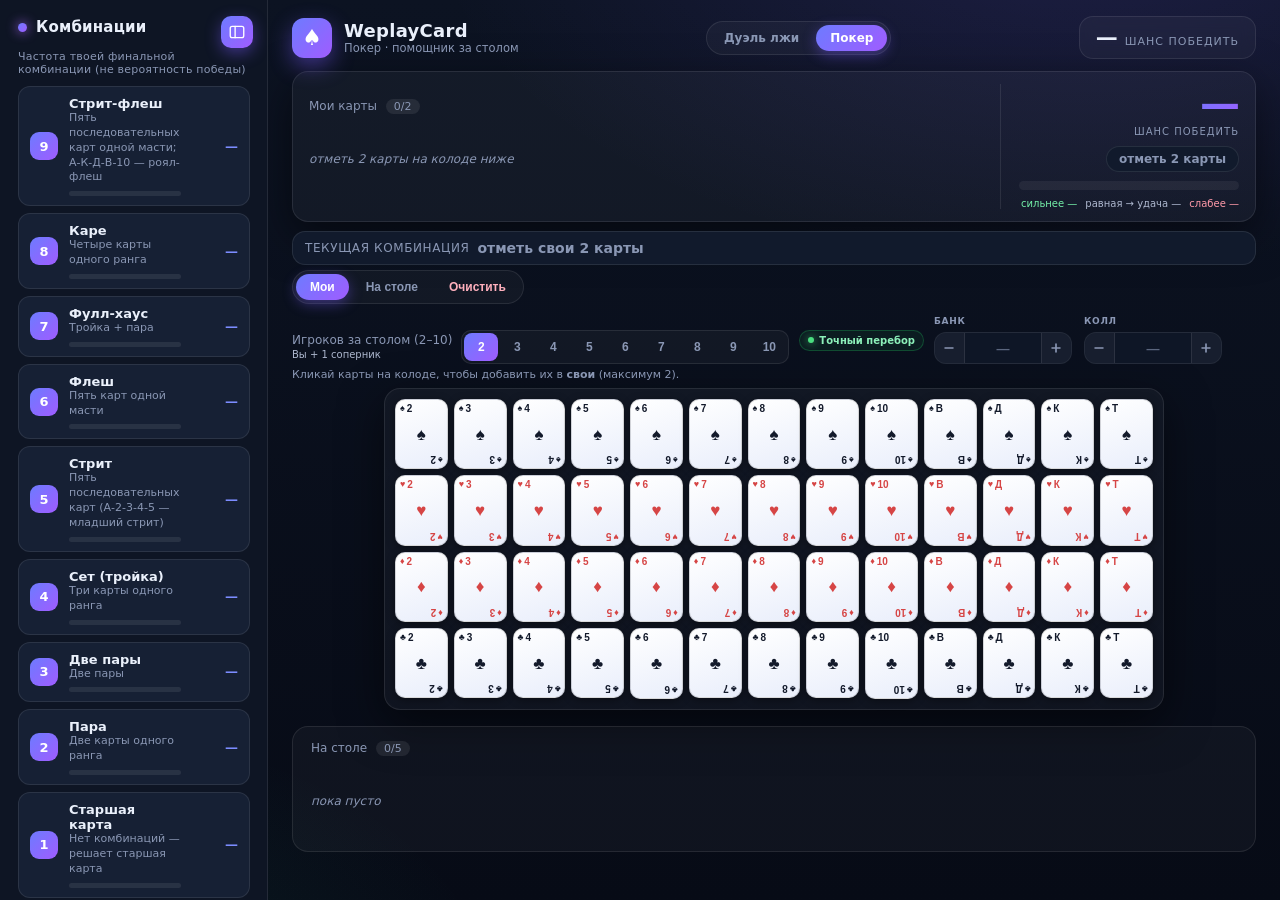
==== commit 24c4368f: "Покер: выбор до 10 игроков за столом (9 соперников) - poker.html: степпер 2–10 игроков, подпись «Игр" ====
--- a/poker-standalone.html
+++ b/poker-standalone.html
@@ -466,13 +466,19 @@
         <div class="opts">
           <div class="opt-group players-group">
             <div class="players-labels">
-              <span class="opt-label">Игроков за столом</span>
+              <span class="opt-label">Игроков за столом (2–10)</span>
               <span class="players-note" id="playerNote">Вы + 1 соперник</span>
             </div>
             <div class="stepper" role="group" aria-label="Всего игроков за столом">
               <button class="stepper-btn active" data-players="2" title="2 игрока: вы и 1 соперник" aria-label="2 игрока: вы и 1 соперник">2</button>
               <button class="stepper-btn" data-players="3" title="3 игрока: вы и 2 соперника" aria-label="3 игрока: вы и 2 соперника">3</button>
               <button class="stepper-btn" data-players="4" title="4 игрока: вы и 3 соперника" aria-label="4 игрока: вы и 3 соперника">4</button>
+              <button class="stepper-btn" data-players="5" title="5 игроков: вы и 4 соперника" aria-label="5 игроков: вы и 4 соперника">5</button>
+              <button class="stepper-btn" data-players="6" title="6 игроков: вы и 5 соперников" aria-label="6 игроков: вы и 5 соперников">6</button>
+              <button class="stepper-btn" data-players="7" title="7 игроков: вы и 6 соперников" aria-label="7 игроков: вы и 6 соперников">7</button>
+              <button class="stepper-btn" data-players="8" title="8 игроков: вы и 7 соперников" aria-label="8 игроков: вы и 7 соперников">8</button>
+              <button class="stepper-btn" data-players="9" title="9 игроков: вы и 8 соперников" aria-label="9 игроков: вы и 8 соперников">9</button>
+              <button class="stepper-btn" data-players="10" title="10 игроков: вы и 9 соперников" aria-label="10 игроков: вы и 9 соперников">10</button>
             </div>
           </div>
           <div class="exact-status" id="calcStatus" title="Все доступные расклады перебираются точно; случайные итерации не используются">
@@ -897,12 +903,14 @@
 
   // Оценка объёма полного перебора. totalDeals — реальное число раздач;
   // workUnits — число агрегированных операций после оптимизации пар рук.
+  // Полный перебор реализован для 1–3 соперников; при большем числе игроков
+  // раскладов так много, что честный ответ даёт только статистическая оценка.
   function estimateExact(opts) {
     opts = opts || {};
     const community = opts.community || [];
     const opponents = Number.isInteger(opts.numOpponents) ? opts.numOpponents : 1;
     const knownCommunity = community.length;
-    if (knownCommunity < 0 || knownCommunity > 5 || opponents < 1 || opponents > 3) {
+    if (knownCommunity < 0 || knownCommunity > 5 || opponents < 1 || opponents > 9) {
       return { supported: false, totalDeals: 0, scoreEvals: 0, matchWork: 0 };
     }
     const unknownBeforeBoard = 50 - knownCommunity; // 52 - 2 карты героя - общие
@@ -914,14 +922,19 @@
       handsWays *= choose(cardsAfterBoard, 2);
       cardsAfterBoard -= 2;
     }
-    const pairsPerBoard = choose(45, 2);
-    // Для 2 соперников второй счёт рук агрегируется по первой паре; для 3
-    // нужно рассмотреть совместимые первые две пары и агрегировать третью.
-    const matchWorkPerBoard = opponents === 3 ? pairsPerBoard * choose(43, 2) : pairsPerBoard;
-    const scoreEvals = boardWays * pairsPerBoard;
-    const matchWork = boardWays * matchWorkPerBoard;
+    let supported = opponents <= 3;
+    let scoreEvals = 0, matchWork = 0;
+    if (supported) {
+      const pairsPerBoard = choose(45, 2);
+      // Для 2 соперников второй счёт рук агрегируется по первой паре; для 3
+      // нужно рассмотреть совместимые первые две пары и агрегировать третью.
+      const matchWorkPerBoard = opponents === 3 ? pairsPerBoard * choose(43, 2) : pairsPerBoard;
+      scoreEvals = boardWays * pairsPerBoard;
+      matchWork = boardWays * matchWorkPerBoard;
+      supported = scoreEvals <= EXACT_MAX_SCORE_EVALS && matchWork <= EXACT_MAX_MATCH_WORK;
+    }
     return {
-      supported: scoreEvals <= EXACT_MAX_SCORE_EVALS && matchWork <= EXACT_MAX_MATCH_WORK,
+      supported,
       totalDeals: boardWays * handsWays,
       boardWays,
       scoreEvals,
@@ -1048,7 +1061,7 @@
     const opponents = Number.isInteger(opts.numOpponents) ? opts.numOpponents : 1;
     if (!heroHole || heroHole.length !== 2) throw new Error('У героя должно быть ровно 2 карты');
     if (!community || community.length > 5) throw new Error('На столе должно быть от 0 до 5 карт');
-    if (opponents < 1 || opponents > 3) throw new Error('Точный расчёт доступен для 1–3 соперников');
+    if (opponents < 1 || opponents > 9) throw new Error('Расчёт доступен для 1–9 соперников');
 
     const usedCards = heroHole.concat(community);
     const used = new Set(usedCards.map(cardKey));
@@ -1135,7 +1148,7 @@
     const rng = typeof opts.rng === 'function' ? opts.rng : Math.random;
     if (heroHole.length !== 2) throw new Error('У героя должно быть ровно 2 карты');
     if (community.length > 5) throw new Error('На столе должно быть от 0 до 5 карт');
-    if (opponents < 1 || opponents > 3) throw new Error('Оценка доступна для 1–3 соперников');
+    if (opponents < 1 || opponents > 9) throw new Error('Оценка доступна для 1–9 соперников');
     if (samples < 1000) throw new Error('Для оценки нужно минимум 1 000 раздач');
 
     const usedCards = heroHole.concat(community);
